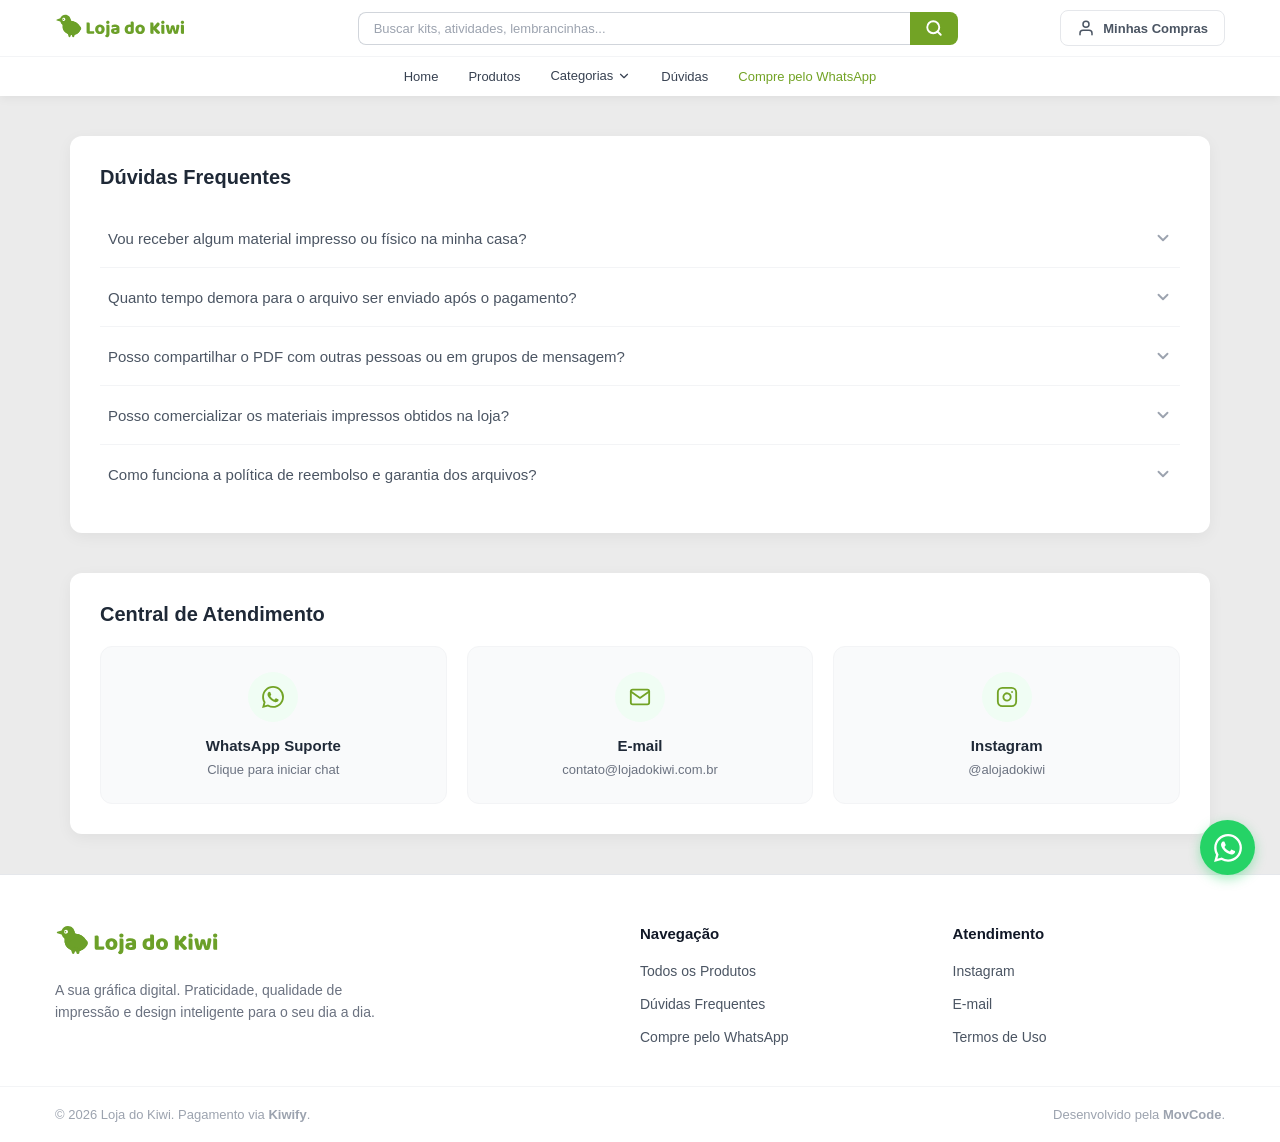
==== duvidas/index.html @ 5659c901 "correcao das urls e adicao do favico, mudanca da header" ====
<!DOCTYPE html>
<html lang="pt-BR">
<head>
  <link rel="icon" type="image/svg+xml" href="/imagens/favicon.svg">
  <meta charset="UTF-8">
  <meta name="viewport" content="width=device-width, initial-scale=1.0">
  <title>Dúvidas & Contato - Loja do Kiwi</title>
  <link rel="stylesheet" href="/style.css">
</head>
<body>

  <header class="header-kiwi">
    <div class="header-principal">
      
      <a href="/" class="logo" aria-label="Ir para a Página Inicial">
        <img src="/imagens/logo.svg" alt="Loja do Kiwi" class="logo-img">
      </a> 

      <div class="busca-container">
        <input type="text" class="input-busca" placeholder="Buscar kits, atividades, lembrancinhas..." autocomplete="off">
        <button class="btn-busca" aria-label="Buscar">
          <svg viewBox="0 0 24 24" width="18" height="18" fill="none" stroke="currentColor" stroke-width="2.5" stroke-linecap="round" stroke-linejoin="round">
            <circle cx="11" cy="11" r="8"></circle>
            <line x1="21" y1="21" x2="16.65" y2="16.65"></line>
          </svg>
        </button>
      </div>

      <button type="button" id="btn-menu" class="btn-menu-mobile">
        <span class="linha linha-1"></span>
        <span class="linha linha-2"></span>
        <span class="linha linha-3"></span>
      </button>

      <div class="header-acoes">
        <a href="https://dashboard.kiwify.com.br/" target="_blank" class="btn-compras">
          <svg viewBox="0 0 24 24" width="18" height="18" fill="none" stroke="currentColor" stroke-width="2" stroke-linecap="round" stroke-linejoin="round"><path d="M20 21v-2a4 4 0 0 0-4-4H8a4 4 0 0 0-4 4v2"></path><circle cx="12" cy="7" r="4"></circle></svg>
          Minhas Compras
        </a>
      </div>
    </div>

    <nav id="menu-navegacao" class="nav-categorias">
      <ul>
        <li><a href="/" class="link-menu">Home</a></li>
        
        <li><a href="/produtos/" class="link-menu">Produtos</a></li>
        
        <li class="item-dropdown" id="btn-dropdown">
          <a href="#" class="link-menu link-dropdown">
            Categorias
            <svg viewBox="0 0 24 24" width="14" height="14" fill="none" stroke="currentColor" stroke-width="2" stroke-linecap="round" stroke-linejoin="round" class="icone-seta">
              <polyline points="6 9 12 15 18 9"></polyline>
            </svg>
          </a>
          <div class="conteudo-dropdown">
            <a href="/produtos/?cat=kits">Kits Educativos</a>
            <a href="/produtos/?cat=lembrancinhas">Lembrancinhas</a>
            <a href="/produtos/?cat=datas">Datas Comemorativas</a>
            <a href="/produtos/?cat=cristaos">Arquivos Cristãos</a>
          </div>
        </li>
        
        <li><a href="/duvidas/" class="link-menu">Dúvidas</a></li>
        
        <li>
          <a href="https://wa.me/5516982157266?text=Oi!%20Gostaria%20de%20comprar%20um%20produto%20direto%20pelo%20WhatsApp." target="_blank" class="link-menu" style="color: var(--verde-kiwi);">
            Compre pelo WhatsApp
          </a>
        </li>
      </ul>
    </nav>
  </header>      

  <main class="pagina-produtos-main">

    <div class="bloco-categoria">
      <div class="bloco-header">
        <h2 class="bloco-titulo">Dúvidas Frequentes</h2>
      </div>
      
      <div class="lista-accordion">
        
        <div class="item-accordion">
          <button type="button" class="botao-accordion">
            <span class="texto-pergunta">Vou receber algum material impresso ou físico na minha casa?</span>
            <svg class="icone-seta-faq" viewBox="0 0 24 24" width="18" height="18" fill="none" stroke="currentColor" stroke-width="2.5" stroke-linecap="round" stroke-linejoin="round">
              <polyline points="6 9 12 15 18 9"></polyline>
            </svg>
          </button>
          <div class="painel-resposta">
            <p class="texto-resposta">
              Não. Nossos produtos consistem exclusivamente em arquivos digitais, enviados majoritariamente em formato PDF prontos para impressão in alta resolução. Nenhum produto físico será enviado para o seu endereço. O download é liberado para o seu e-mail cadastrado logo após a confirmação do pagamento.
            </p>
          </div>
        </div>

        <div class="item-accordion">
          <button type="button" class="botao-accordion">
            <span class="texto-pergunta">Quanto tempo demora para o arquivo ser enviado após o pagamento?</span>
            <svg class="icone-seta-faq" viewBox="0 0 24 24" width="18" height="18" fill="none" stroke="currentColor" stroke-width="2.5" stroke-linecap="round" stroke-linejoin="round">
              <polyline points="6 9 12 15 18 9"></polyline>
            </svg>
          </button>
          <div class="painel-resposta">
            <p class="texto-resposta">
              O envio é feito de forma automática e imediata pela plataforma Kiwify assim que o pagamento for confirmado. Pagamentos via Pix ou Cartão de Crédito são aprovados em poucos minutos. Já os pagamentos realizados por Boleto Bancário dependem da compensação do banco e podem levar de 1 a 3 dias úteis para a liberação do link.
            </p>
          </div>
        </div>

        <div class="item-accordion">
          <button type="button" class="botao-accordion">
            <span class="texto-pergunta">Posso compartilhar o PDF com outras pessoas ou em grupos de mensagem?</span>
            <svg class="icone-seta-faq" viewBox="0 0 24 24" width="18" height="18" fill="none" stroke="currentColor" stroke-width="2.5" stroke-linecap="round" stroke-linejoin="round">
              <polyline points="6 9 12 15 18 9"></polyline>
            </svg>
          </button>
          <div class="painel-resposta">
            <p class="texto-resposta">
              Não. Ao comprar um material, você adquire uma licença de uso pessoal e intransferível. É estritamente proibido revender, doar, modificar ou distribuir o arquivo digital original em grupos de WhatsApp, Telegram, Google Drive ou qualquer outra plataforma online. Você pode salvar o arquivo em seus dispositivos e imprimir quantas vezes quiser para uso na sua igreja, sala de aula ou eventos locais.
            </p>
          </div>
        </div>

        <div class="item-accordion">
          <button type="button" class="botao-accordion">
            <span class="texto-pergunta">Posso comercializar os materiais impressos obtidos na loja?</span>
            <svg class="icone-seta-faq" viewBox="0 0 24 24" width="18" height="18" fill="none" stroke="currentColor" stroke-width="2.5" stroke-linecap="round" stroke-linejoin="round">
              <polyline points="6 9 12 15 18 9"></polyline>
            </svg>
          </button>
          <div class="painel-resposta">
            <p class="texto-resposta">
              Não é permitida a venda dos materiais impressos com fins lucrativos comerciais ou produção industrial em massa. Os direitos autorais e de design pertencem exclusivamente à Loja do Kiwi, sendo o uso restrito ao escopo pessoal, pedagógico, e comunitário sem intenção de revenda em larga escala.
            </p>
          </div>
        </div>

        <div class="item-accordion">
          <button type="button" class="botao-accordion">
            <span class="texto-pergunta">Como funciona a política de reembolso e garantia dos arquivos?</span>
            <svg class="icone-seta-faq" viewBox="0 0 24 24" width="18" height="18" fill="none" stroke="currentColor" stroke-width="2.5" stroke-linecap="round" stroke-linejoin="round">
              <polyline points="6 9 12 15 18 9"></polyline>
            </svg>
          </button>
          <div class="painel-resposta">
            <p class="texto-resposta">
              Em total conformidade com o Código de Defesa do Consumidor e as diretrizes da integradora financeira Kiwify, oferecemos uma garantia legal de 7 dias para arrependimento, contados a partir da data de efetivação da compra.
            </p>
          </div>
        </div>

      </div>
    </div>

    <div class="bloco-categoria">
      <div class="bloco-header">
        <h2 class="bloco-titulo">Central de Atendimento</h2>
      </div>
      
      <div class="grid-contato">
        
        <a href="https://wa.me/5516982157266?text=Oi!%20Preciso%20de%20ajuda%20com%20um%20pedido%20da%20loja." target="_blank" class="card-contato">
          <div class="icone-contato">
            <svg viewBox="0 0 24 24" width="22" height="22" fill="currentColor">
              <path d="M17.472 14.382c-.297-.149-1.758-.867-2.03-.967-.273-.099-.471-.148-.67.15-.197.297-.767.966-.94 1.164-.173.199-.347.223-.644.075-.297-.15-1.255-.463-2.39-1.475-.883-.788-1.48-1.761-1.653-2.059-.173-.297-.018-.458.13-.606.134-.133.298-.347.446-.52.149-.174.198-.298.298-.497.099-.198.05-.371-.025-.52-.075-.149-.669-1.612-.916-2.207-.242-.579-.487-.5-.669-.51a5.8 5.8 0 00-.57-.01c-.198 0-.52.074-.792.372-.272.297-1.04 1.016-1.04 2.479 0 1.462 1.065 2.875 1.213 3.074.149.198 2.096 3.2 5.077 4.487.709.306 1.262.489 1.694.625.712.227 1.36.195 1.871.118.571-.085 1.758-.719 2.006-1.413.248-.694.248-1.289.173-1.413-.074-.124-.272-.198-.57-.347m-5.421 7.403h-.004a9.87 9.87 0 01-5.031-1.378l-.361-.214-3.741.982.998-3.648-.235-.374a9.86 9.86 0 01-1.51-5.26c.001-5.45 4.436-9.884 9.888-9.884 2.64 0 5.122 1.03 6.988 2.898a9.825 9.825 0 012.893 6.994c-.003 5.45-4.437 9.884-9.885 9.884m8.413-18.297A11.815 11.815 0 0012.05 0C5.495 0 .16 5.335.157 11.892c0 2.096.547 4.142 1.588 5.945L.057 24l6.305-1.654a11.882 11.882 0 005.683 1.448h.005c6.554 0 11.89-5.335 11.893-11.893a11.821 11.821 0 00-3.48-8.413z"/>
            </svg>
          </div>
          <h3 class="titulo-contato">WhatsApp Suporte</h3>
          <span class="info-contato">Clique para iniciar chat</span>
        </a>

        <a href="mailto:contato@lojadokiwi.com.br" class="card-contato">
          <div class="icone-contato">
            <svg viewBox="0 0 24 24" width="22" height="22" fill="none" stroke="currentColor" stroke-width="2" stroke-linecap="round" stroke-linejoin="round"><path d="M4 4h16c1.1 0 2 .9 2 2v12c0 1.1-.9 2-2 2H4c-1.1 0-2-.9-2-2V6c0-1.1.9-2 2-2z"></path><polyline points="22,6 12,13 2,6"></polyline></svg>
          </div>
          <h3 class="titulo-contato">E-mail</h3>
          <span class="info-contato">contato@lojadokiwi.com.br</span>
        </a>

        <a href="https://www.instagram.com/alojadokiwi/" target="_blank" class="card-contato">
          <div class="icone-contato">
            <svg viewBox="0 0 24 24" width="22" height="22" fill="none" stroke="currentColor" stroke-width="2" stroke-linecap="round" stroke-linejoin="round"><rect x="2" y="2" width="20" height="20" rx="5" ry="5"></rect><path d="M16 11.37A4 4 0 1 1 12.63 8 4 4 0 0 1 16 11.37z"></path><line x1="17.5" y1="6.5" x2="17.51" y2="6.5"></line></svg>
          </div>
          <h3 class="titulo-contato">Instagram</h3>
          <span class="info-contato">@alojadokiwi</span>
        </a>

      </div>
    </div>

  </main>

  <footer class="rodape-kiwi">
    <div class="rodape-container">
      <div class="rodape-coluna rodape-sobre">
        <a href="/" class="rodape-logo logo-rodape">
          <img src="/imagens/logo.svg" alt="Loja do Kiwi" class="logo-img">
        </a>
        <p class="rodape-desc">A sua gráfica digital. Praticidade, qualidade de impressão e design inteligente para o seu dia a dia.</p>
      </div>

      <div class="rodape-coluna">
        <h3 class="rodape-titulo">Navegação</h3>
        <ul class="rodape-links">
          <li><a href="/produtos/">Todos os Produtos</a></li>
          <li><a href="/duvidas/">Dúvidas Frequentes</a></li>
          <li><a href="https://wa.me/5516982157266" target="_blank">Compre pelo WhatsApp</a></li>
        </ul>
      </div>

      <div class="rodape-coluna">
        <h3 class="rodape-titulo">Atendimento</h3>
        <ul class="rodape-links">
          <li><a href="https://www.instagram.com/alojadokiwi/" target="_blank">Instagram</a></li>
          <li><a href="mailto:contato@lojadokiwi.com.br">E-mail</a></li>
          <li><a href="/termos-de-uso/">Termos de Uso</a></li>
        </ul>
      </div>
    </div>

    <div class="rodape-bottom">
      <div class="rodape-bottom-container">
        <p>&copy; 2026 Loja do Kiwi. Pagamento via <a href="https://kiwify.com.br/" target="_blank" class="link-rodape-bottom"><strong>Kiwify</strong></a>.</p>
        <p>Desenvolvido pela <a href="https://movcode.com.br/" target="_blank" class="link-rodape-bottom"><strong>MovCode</strong></a>.</p>
      </div>
    </div>
  </footer>

  <a href="https://wa.me/5516982157266" target="_blank" class="btn-whatsapp" aria-label="Falar no WhatsApp">
    <svg xmlns="http://www.w3.org/2000/svg" viewBox="0 0 24 24" width="28" height="28" fill="currentColor">
      <path d="M17.472 14.382c-.297-.149-1.758-.867-2.03-.967-.273-.099-.471-.148-.67.15-.197.297-.767.966-.94 1.164-.173.199-.347.223-.644.075-.297-.15-1.255-.463-2.39-1.475-.883-.788-1.48-1.761-1.653-2.059-.173-.297-.018-.458.13-.606.134-.133.298-.347.446-.52.149-.174.198-.298.298-.497.099-.198.05-.371-.025-.52-.075-.149-.669-1.612-.916-2.207-.242-.579-.487-.5-.669-.51a5.8 5.8 0 00-.57-.01c-.198 0-.52.074-.792.372-.272.297-1.04 1.016-1.04 2.479 0 1.462 1.065 2.875 1.213 3.074.149.198 2.096 3.2 5.077 4.487.709.306 1.262.489 1.694.625.712.227 1.36.195 1.871.118.571-.085 1.758-.719 2.006-1.413.248-.694.248-1.289.173-1.413-.074-.124-.272-.198-.57-.347m-5.421 7.403h-.004a9.87 9.87 0 01-5.031-1.378l-.361-.214-3.741.982.998-3.648-.235-.374a9.86 9.86 0 01-1.51-5.26c.001-5.45 4.436-9.884 9.888-9.884 2.64 0 5.122 1.03 6.988 2.898a9.825 9.825 0 012.893 6.994c-.003 5.45-4.437 9.884-9.885 9.884m8.413-18.297A11.815 11.815 0 0012.05 0C5.495 0 .16 5.335.157 11.892c0 2.096.547 4.142 1.588 5.945L.057 24l6.305-1.654a11.882 11.882 0 005.683 1.448h.005c6.554 0 11.89-5.335 11.893-11.893a11.821 11.821 0 00-3.48-8.413z"/>
    </svg>
  </a>

  <script src="/produtos.js"></script>
  <script src="/script.js"></script>
</body>
</html>
---- style.css ----
:root {
  --verde-kiwi: #72a325;
  --verde-kiwi-hover: #5b851b;
  --verde-claro: #f0fdf4;
}

* {
  margin: 0;
  padding: 0;
  box-sizing: border-box;
}

body {
  font-family: Arial, sans-serif;
  background-color: #ebebeb;
}

/* =========================================
   HEADER
   ========================================= */
.header-kiwi {
  background-color: #ffffff;
  box-shadow: 0 2px 10px rgba(0,0,0,0.06);
  width: 100%;
  position: sticky;
  top: 0;
  z-index: 100;
}

.header-principal {
  max-width: 1200px;
  margin: 0 auto;
  padding: 10px 15px;
  display: grid;
  grid-template-columns: 200px 1fr auto;
  align-items: center;
  gap: 20px;
}

.logo {
  display: flex;
  align-items: center;
  transition: transform 0.2s ease;
}

.logo:hover {
  transform: scale(1.02);
}

.logo-img {
  height: 28px;
  width: auto;
  object-fit: contain;
}

.busca-container {
  display: flex;
  width: 100%;
  max-width: 600px;
  margin: 0 auto;
}

.input-busca {
  width: 100%;
  padding: 8px 15px;
  font-size: 13px;
  font-weight: 300;
  border: 1px solid #d1d5db;
  border-right: none;
  border-radius: 8px 0 0 8px;
  outline: none;
  transition: all 0.3s ease;
}

.input-busca::placeholder {
  color: #9ca3af;
}

.input-busca:focus {
  border-color: var(--verde-kiwi);
  box-shadow: inset 0 1px 3px rgba(114, 163, 37, 0.1); 
}

.btn-busca {
  background-color: var(--verde-kiwi);
  color: white;
  border: none;
  padding: 0 15px;
  display: flex;
  align-items: center;
  justify-content: center;
  border-radius: 0 8px 8px 0;
  cursor: pointer;
  transition: all 0.3s ease;
}

.btn-busca:hover {
  background-color: var(--verde-kiwi-hover);
}

.btn-menu-mobile {
  display: none; 
}

/* =========================================
   AÇÕES DO HEADER (LADO DIREITO)
   ========================================= */
.header-acoes {
  display: flex;
  justify-content: flex-end;
  align-items: center;
  justify-self: end;
}

.btn-compras {
  display: flex;
  align-items: center;
  gap: 8px;
  text-decoration: none;
  color: #4b5563;
  font-size: 13px;
  font-weight: 600;
  padding: 8px 16px;
  border: 1px solid #e5e7eb;
  border-radius: 8px;
  transition: all 0.2s ease;
}

.btn-compras:hover {
  background-color: var(--verde-kiwi);
  color: #ffffff;
  border-color: var(--verde-kiwi);
}

.nav-categorias {
  border-top: 1px solid #f3f4f6;
  background-color: #ffffff;
}

.nav-categorias ul {
  max-width: 1200px;
  margin: 0 auto;
  padding: 10px 15px;
  display: flex;
  justify-content: center;
  align-items: center;
  gap: 30px;
  list-style: none;
}

.link-menu {
  text-decoration: none;
  color: #374151;
  font-size: 13px;
  font-weight: 400;
  transition: color 0.3s ease;
  position: relative;
  padding-bottom: 2px;
  display: inline-flex;
  align-items: center;
}

.link-menu::after {
  content: '';
  position: absolute;
  width: 0;
  height: 2px;
  bottom: -4px;
  left: 50%;
  background-color: var(--verde-kiwi);
  transition: all 0.3s ease;
  transform: translateX(-50%);
}

.link-menu:hover {
  color: var(--verde-kiwi);
}

.link-menu:hover::after {
  width: 100%;
}

.item-dropdown {
  position: relative; 
}

.link-dropdown {
  display: flex;
  align-items: center;
  gap: 4px;
}

.icone-seta {
  transition: transform 0.3s ease;
}

/* COMPORTAMENTO SÓ PC */
@media (min-width: 769px) {
  .conteudo-dropdown {
    position: absolute;
    top: 100%;
    left: 50%;
    transform: translateX(-50%) translateY(10px);
    background-color: #ffffff;
    min-width: 190px;
    box-shadow: 0 10px 25px rgba(0,0,0,0.1);
    border-radius: 8px;
    padding: 8px 0;
    z-index: 10;
    margin-top: 10px;
    opacity: 0;
    visibility: hidden;
    transition: all 0.3s ease;
    border: 1px solid #f3f4f6;
  }

  .item-dropdown:hover .conteudo-dropdown {
    opacity: 1;
    visibility: visible;
    transform: translateX(-50%) translateY(0);
  }

  .item-dropdown:hover .icone-seta {
    transform: rotate(180deg);
  }

  .conteudo-dropdown a {
    display: block;
    padding: 10px 20px;
    text-align: left;
    text-decoration: none;
    color: #4b5563;
    font-size: 13px;
    transition: all 0.2s ease;
  }

  .conteudo-dropdown a:hover {
    background-color: var(--verde-claro);
    color: var(--verde-kiwi);
    padding-left: 24px;
  }
}

/* =========================================
   PADRONIZAÇÃO DAS SETAS
   ========================================= */
.seta-carrossel, .btn-seta-prod {
  width: 38px;
  height: 38px;
  border-radius: 50%;
  background-color: #ffffff;
  border: 1px solid #e5e7eb;
  color: #4b5563;
  display: flex;
  align-items: center;
  justify-content: center;
  cursor: pointer;
  transition: all 0.2s ease;
  box-shadow: 0 2px 8px rgba(0,0,0,0.04);
}

.btn-seta-prod:hover {
  background-color: var(--verde-kiwi);
  color: #ffffff;
  border-color: var(--verde-kiwi);
  transform: scale(1.05);
}

.seta-carrossel:hover {
  background-color: var(--verde-kiwi);
  color: #ffffff;
  border-color: var(--verde-kiwi);
  transform: translateY(-50%) scale(1.05); 
}

/* =========================================
   CARROSSEL (Banner da Loja)
   ========================================= */
.carrossel-loja {
  width: 100%;
  padding: 40px 15px 0 15px; 
  background-color: transparent;
}

.carrossel-container {
  max-width: 1200px;
  margin: 0 auto;
  position: relative;
  overflow: hidden;
  border-radius: 12px;
  box-shadow: 0 4px 15px rgba(0,0,0,0.05);
}

.carrossel-track {
  display: flex;
  transition: transform 0.5s ease-in-out;
  width: 100%;
}

.seta-carrossel {
  position: absolute;
  top: 50%;
  transform: translateY(-50%);
  z-index: 10;
}

.seta-esq { left: 15px; }
.seta-dir { right: 15px; }

.carrossel-indicadores {
  position: absolute;
  bottom: 15px;
  left: 50%;
  transform: translateX(-50%);
  display: flex;
  gap: 8px;
  z-index: 10;
}

.bolinha {
  width: 10px;
  height: 10px;
  border-radius: 50%;
  border: none;
  background-color: rgba(255, 255, 255, 0.5);
  cursor: pointer;
  transition: all 0.3s ease;
}

.bolinha.ativa {
  background-color: var(--verde-kiwi);
  width: 25px;
  border-radius: 10px;
}

.carrossel-slide {
  min-width: 100%;
  display: flex;
  align-items: center;
  justify-content: center;
  text-decoration: none;
  color: white;
  font-size: 24px;
  font-weight: bold;
  text-shadow: 0 2px 4px rgba(0,0,0,0.3);
}

.banner-1 {
  background-image: url('imagens/banner1.png');
  background-size: cover;
  background-repeat: no-repeat;
  background-position: center;
  aspect-ratio: 3 / 1;
  height: auto;
  display: block;
}

@media (max-width: 768px) {
  .banner-1 {
    background-image: url('imagens/banner1-mobile.png');
    aspect-ratio: 3 / 1;
    height: auto;
  }
}

.banner-2 {
  background-image: url('imagens/banner2.png');
  background-size: cover;
  background-repeat: no-repeat;
  background-position: center;
  aspect-ratio: 3 / 1;
  height: auto;
  display: block;
}

@media (max-width: 768px) {
  .banner-2 {
    background-image: url('imagens/banner2-mobile.png');
    aspect-ratio: 3 / 1;
    height: auto;
  }
}

.banner-3 {
  background-image: url('imagens/banner3.png');
  background-size: cover;
  background-repeat: no-repeat;
  background-position: center;
  aspect-ratio: 3 / 1;
  height: auto;
  display: block;
}

@media (max-width: 768px) {
  .banner-3 {
    background-image: url('imagens/banner3-mobile.png');
    aspect-ratio: 3 / 1;
    height: auto;
  }
}

/* =========================================
   BLOCOS BASE (Fundo Branco Padrão)
   ========================================= */
.bloco-categoria {
  max-width: 1200px;
  margin: 40px auto !important;
  background-color: #ffffff;
  border-radius: 12px;
  box-shadow: 0 4px 15px rgba(0,0,0,0.05);
  padding: 30px;
  width: calc(100% - 30px);
}

.bloco-header {
  display: flex;
  justify-content: space-between;
  align-items: center;
  margin-bottom: 20px;
}

.bloco-titulo {
  font-size: 20px; 
  font-weight: 600; 
  color: #1f2937;
}

.controles-slider {
  display: flex;
  gap: 10px;
}

/* =========================================
   SLIDER DE PRODUTOS (HOME)
   ========================================= */
.slider-produtos-container {
  position: relative;
  width: 100%;
}

.slider-produtos {
  display: flex;
  gap: 20px;
  overflow-x: auto; 
  scroll-behavior: smooth;
  scrollbar-width: none; 
  -ms-overflow-style: none; 
  padding-bottom: 15px; 
}

.slider-produtos::-webkit-scrollbar {
  display: none; 
}

.card-kiwi {
  flex: 0 0 calc((100% - (20px * 5)) / 6); 
  background: #ffffff;
  border-radius: 12px;
  box-shadow: 0 4px 6px rgba(0,0,0,0.03);
  display: flex;
  flex-direction: column;
  text-decoration: none;
  transition: transform 0.2s, box-shadow 0.2s;
  overflow: hidden;
}

.card-kiwi:hover {
  box-shadow: 0 10px 15px rgba(0,0,0,0.08);
}

.img-kiwi {
  width: 100%;
  aspect-ratio: 1/1;
  background: #f3f4f6;
  display: flex;
  align-items: center;
  justify-content: center;
  color: #9ca3af;
  font-size: 13px;
}

.img-kiwi img {
  width: 100%;
  height: 100%;
  object-fit: cover;
}

.info-kiwi {
  padding: 12px; 
}

.preco-kiwi {
  font-size: 18px; 
  font-weight: 600; 
  color: #111827;
  display: flex;
  align-items: flex-start;
  margin-bottom: 6px;
}

.centavos-kiwi {
  font-size: 12px;
  margin-top: 2px;
  margin-left: 2px;
}

.titulo-kiwi {
  font-size: 13px;
  color: #4b5563;
  line-height: 1.3;
  font-weight: 400; 
  display: -webkit-box;
  -webkit-line-clamp: 2;
  -webkit-box-orient: vertical;
  overflow: hidden;
}

.ver-mais-mobile {
  display: none; 
}

.ver-tudo {
  color: var(--verde-kiwi);
  text-decoration: none;
  font-size: 14px;
  font-weight: 600;
}

/* =========================================
   Navegação de Categorias (Bolinhas)
   ========================================= */
.slider-categorias {
  display: flex;
  gap: 20px;
  overflow-x: auto;
  scroll-behavior: smooth;
  scrollbar-width: none; 
  padding-bottom: 10px;
}

.slider-categorias::-webkit-scrollbar { display: none; }

.card-categoria {
  flex: 0 0 120px; 
  display: flex;
  flex-direction: column;
  align-items: center;
  text-decoration: none;
  transition: transform 0.2s ease;
  min-width: 120px; 
}

.img-categoria {
  width: 100px; 
  height: 100px;
  border-radius: 50%; 
  background-color: #f3f4f6;
  display: flex;
  align-items: center;
  justify-content: center;
  overflow: hidden;
  box-shadow: 0 3px 8px rgba(0,0,0,0.06);
  margin-bottom: 12px;
  border: 2px solid transparent;
  transition: all 0.2s ease;
  color: #9ca3af;
  font-size: 13px;
}

.card-categoria:hover .img-categoria {
  border-color: var(--verde-kiwi);
  box-shadow: 0 5px 12px rgba(114, 163, 37, 0.2);
}

.titulo-categoria {
  font-size: 14px;
  font-weight: 600;
  color: #374151;
  text-align: center;
  line-height: 1.2;
  transition: color 0.2s ease;
}

.card-categoria:hover .titulo-categoria {
  color: var(--verde-kiwi);
}

/* =========================================
   COMO FUNCIONA (PASSO A PASSO)
   ========================================= */
.passo-a-passo-container {
  display: flex;
  gap: 20px;
  justify-content: space-between;
  margin-top: 10px;
}

.card-passo {
  flex: 1; 
  background-color: #f9fafb;
  border: 1px solid #f3f4f6;
  border-radius: 12px;
  padding: 30px 20px;
  text-align: center;
  transition: transform 0.2s ease, box-shadow 0.2s ease;
}

.icone-passo {
  width: 65px;
  height: 65px;
  background-color: var(--verde-claro);
  color: var(--verde-kiwi);
  border-radius: 50%;
  display: flex;
  align-items: center;
  justify-content: center;
  margin: 0 auto 20px auto; 
}

.titulo-passo { font-size: 16px; font-weight: 600; color: #1f2937; margin-bottom: 10px; }
.texto-passo { font-size: 13px; color: #6b7280; line-height: 1.5; }

/* =========================================
   BOTÃO WHATSAPP
   ========================================= */
.btn-whatsapp {
  position: fixed;
  bottom: 25px;
  right: 25px;
  background-color: #25d366; 
  color: white;
  width: 55px;
  height: 55px;
  border-radius: 50%;
  display: flex;
  align-items: center;
  justify-content: center;
  box-shadow: 0 4px 12px rgba(37, 211, 102, 0.4);
  z-index: 999; 
  transition: transform 0.3s ease, box-shadow 0.3s ease;
}

.btn-whatsapp:hover {
  transform: scale(1.1);
  box-shadow: 0 6px 16px rgba(37, 211, 102, 0.6);
}

/* =========================================
   FOOTER E AVALIAÇÕES
   ========================================= */
.rodape-kiwi {
  background-color: #ffffff;
  border-top: 1px solid #e5e7eb; 
  margin-top: 40px;
  padding-top: 50px;
}

.avaliacoes-extensao {
  max-width: 1200px;
  margin: 0 auto;
  padding: 0 15px 40px 15px; 
  border-bottom: 1px solid #f3f4f6; 
  margin-bottom: 40px;
}

.titulo-avaliacoes {
  font-size: 20px; 
  font-weight: 600; 
  color: #1f2937; 
  text-align: center; 
  margin-bottom: 30px;
}

.slider-avaliacoes {
  display: flex;
  gap: 20px;
  overflow-x: auto;
  scroll-behavior: smooth;
  scrollbar-width: none;
  padding-bottom: 10px;
}

.slider-avaliacoes::-webkit-scrollbar { display: none; }

.card-avaliacao {
  flex: 0 0 280px; 
  background-color: #f9fafb; 
  border-radius: 8px;
  padding: 20px;
  display: flex;
  flex-direction: column;
  border: 1px solid #f3f4f6;
}

.estrelas { color: #f59e0b; font-size: 16px; margin-bottom: 10px; letter-spacing: 2px; }
.texto-avaliacao { font-size: 13px; color: #4b5563; line-height: 1.5; font-style: italic; flex-grow: 1; margin-bottom: 15px; }
.nome-cliente { font-size: 13px; font-weight: 600; color: #111827; }

.rodape-container {
  max-width: 1200px;
  margin: 0 auto;
  padding: 0 15px;
  display: grid;
  grid-template-columns: 2fr 1fr 1fr; 
  gap: 40px;
  margin-bottom: 40px;
}

.rodape-sobre { max-width: 320px; }
.rodape-logo { display: inline-block; margin-bottom: 15px; }
.rodape-logo .logo-img { height: 35px; width: auto; }
.rodape-desc { color: #6b7280; font-size: 14px; line-height: 1.6; }
.rodape-titulo { font-size: 15px; font-weight: 600; color: #111827; margin-bottom: 20px; }
.rodape-links { list-style: none; display: flex; flex-direction: column; gap: 15px; }
.rodape-links a { text-decoration: none; color: #4b5563; font-size: 14px; transition: color 0.2s ease; }
.rodape-links a:hover { color: var(--verde-kiwi); }

.rodape-bottom { border-top: 1px solid #f3f4f6; padding: 20px 0; }
.rodape-bottom-container { max-width: 1200px; margin: 0 auto; padding: 0 15px; display: flex; justify-content: space-between; align-items: center; flex-wrap: wrap; gap: 15px; }
.rodape-bottom p { color: #9ca3af; font-size: 13px; }

.link-rodape-bottom { text-decoration: none; color: inherit; transition: color 0.2s ease; }
.link-rodape-bottom:hover { color: var(--verde-kiwi); }

/* =========================================
   LAYOUT CELULAR (RESPONSIVIDADE)
   ========================================= */
@media (max-width: 768px) {
  .header-principal { display: flex; flex-wrap: wrap; justify-content: space-between; padding: 12px 15px; }
  .header-acoes { display: none; }
  .btn-menu-mobile { display: flex; flex-direction: column; justify-content: center; gap: 5px; background: none; border: none; width: 30px; height: 30px; cursor: pointer; z-index: 100; }
  .linha { display: block; width: 24px; height: 2px; background-color: var(--verde-kiwi); border-radius: 2px; transition: all 0.3s cubic-bezier(0.4, 0.0, 0.2, 1); }
  .btn-menu-mobile.ativo .linha-1 { transform: translateY(7px) rotate(45deg); }
  .btn-menu-mobile.ativo .linha-2 { opacity: 0; }
  .btn-menu-mobile.ativo .linha-3 { transform: translateY(-7px) rotate(-45deg); }

  .busca-container { max-width: 100%; margin-top: 12px; order: 3; }
  .nav-categorias { display: block; position: absolute; top: 100%; left: 0; width: 100%; background-color: #ffffff; max-height: 0; overflow: hidden; transition: max-height 0.4s ease-in-out; border-top: none; box-shadow: 0 4px 6px -1px rgba(0, 0, 0, 0.05); }
  .nav-categorias.ativo { max-height: 1000px; }
  .nav-categorias ul { flex-direction: column; gap: 0; padding: 0; }
  .nav-categorias li { width: 100%; border-bottom: 1px solid #f3f4f6; }
  .link-menu { display: flex; justify-content: space-between; padding: 16px 20px; font-size: 14px; font-weight: 500; }
  .link-menu::after { display: none; }

  .conteudo-dropdown { background-color: #f9fafb; max-height: 0; overflow: hidden; transition: max-height 0.4s ease-in-out; }
  .item-dropdown.aberto .conteudo-dropdown { max-height: 600px; }
  .item-dropdown.aberto .icone-seta { transform: rotate(180deg); }
  .conteudo-dropdown a { display: block; padding: 12px 20px 12px 35px; font-size: 13px; color: #4b5563; text-decoration: none; border-bottom: 1px solid #f3f4f6; }

  .carrossel-loja { padding: 25px 15px 0 15px; }
  .carrossel-slide { font-size: 18px; }
  .seta-carrossel { width: 32px; height: 32px; }
  .bloco-categoria { padding: 20px 15px; margin: 25px auto !important; width: calc(100% - 30px); }
  .rodape-kiwi { margin-top: 25px; }
  .controles-slider { display: none; }
  .bloco-titulo { font-size: 18px; }

/* Libera a rolagem horizontal dos produtos no mobile */
  .slider-produtos .card-kiwi {
    flex: 0 0 145px !important;  /* Largura fixa ideal para o card no mobile */
    border-radius: 8px !important; 
    display: flex !important;     /* Garante que todos os produtos fiquem visíveis */
  }

  .ver-mais-mobile { display: block; text-align: center; padding: 16px; color: var(--verde-kiwi); text-decoration: none; font-weight: 600; font-size: 14px; margin-top: 10px; }

  .card-categoria { flex: 0 0 85px; min-width: 85px; }
  .img-categoria { width: 75px; height: 75px; }
  .titulo-categoria { font-size: 12px; }
  .passo-a-passo-container { flex-direction: column; gap: 16px; }
  .rodape-container { grid-template-columns: 1fr; gap: 30px; }
  .rodape-sobre { max-width: 100%; text-align: center; }
  .rodape-logo, .rodape-titulo { display: flex; justify-content: center; }
  .rodape-links { align-items: center; }
  .rodape-bottom-container { flex-direction: column; text-align: center; gap: 10px; }
}

/* =========================================
   PADRONIZAÇÃO ABSOLUTA DE ESPAÇAMENTOS
   ========================================= */
.pagina-produtos-main {
  display: block !important;
  max-width: 1200px;
  margin: 0 auto !important;
  padding: 0 15px !important;
  min-height: 60vh;
}

@media (max-width: 768px) {
  .pagina-produtos-main {
    padding: 0 15px !important; 
  }
}

.pagina-produtos-subtitulo {
  color: #6b7280;
  font-size: 14px;
  margin-top: 6px;
}

/* Força a vitrine a se comportar como GRID verdadeiro em telas grandes */
.grade-produtos {
  display: grid !important; 
  grid-template-columns: repeat(5, 1fr) !important;
  gap: 20px !important;
  width: 100% !important;
}

.mensagem-vazia {
  display: flex;
  flex-direction: column;
  align-items: center;
  justify-content: center;
  padding: 60px 20px;
  color: #9ca3af;
  font-size: 15px;
  text-align: center;
}

.btn-ver-todos {
  margin-top: 20px;
  display: inline-block;
  padding: 10px 24px;
  background-color: var(--verde-kiwi);
  color: #ffffff;
  border-radius: 8px;
  text-decoration: none;
  font-size: 14px;
  font-weight: 600;
}

@media (max-width: 1024px) {
  .grade-produtos { grid-template-columns: repeat(4, 1fr) !important; }
}

/* Ativa e força a grade em duas colunas perfeitas e visíveis no mobile */
@media (max-width: 768px) {
  .grade-produtos { 
    grid-template-columns: repeat(2, 1fr) !important; 
    gap: 12px !important; 
  }
  .grade-produtos .card-kiwi {
    display: flex !important;
    width: 100% !important;
  }
}

/* =========================================
   ACCORDION (SANFONA DE DÚVIDAS)
   ========================================= */
.lista-accordion {
  display: flex;
  flex-direction: column;
  margin-top: 16px;
}

.item-accordion {
  border-bottom: 1px solid #f3f4f6;
}

.item-accordion:last-child {
  border-bottom: none; 
}

.botao-accordion {
  width: 100%;
  background: none;
  border: none;
  text-align: left;
  padding: 20px 8px;
  display: flex;
  justify-content: space-between;
  align-items: center;
  cursor: pointer;
  gap: 20px;
  transition: background-color 0.2s ease;
}

.botao-accordion:hover {
  background-color: #fafafa;
  border-radius: 6px;
}

.texto-pergunta {
  font-family: Arial, sans-serif;
  font-size: 15px !important;
  font-weight: normal !important; 
  color: #4b5563 !important; 
  transition: color 0.25s ease;
}

.icone-seta-faq {
  color: #9ca3af;
  transition: transform 0.3s ease, color 0.25s ease;
  flex-shrink: 0;
}

.botao-accordion:hover .texto-pergunta { color: var(--verde-kiwi) !important; }
.botao-accordion:hover .icone-seta-faq { color: var(--verde-kiwi); }

.painel-resposta {
  max-height: 0;
  overflow: hidden;
  transition: max-height 0.3s ease-out;
  padding: 0 8px;
}

.texto-resposta {
  font-family: Arial, sans-serif;
  font-size: 14px !important;
  color: #6b7280 !important;
  line-height: 1.6;
  padding-bottom: 20px;
}

.item-accordion.ativo .texto-pergunta {
  color: var(--verde-kiwi) !important;
  font-weight: normal !important; 
}

.item-accordion.ativo .icone-seta-faq {
  transform: rotate(180deg);
  color: var(--verde-kiwi);
}

@media (max-width: 768px) {
  .lista-accordion { margin-top: 10px; }
  .botao-accordion { padding: 16px 4px; }
  .texto-pergunta { font-size: 14px; }
}

/* =========================================
   CENTRAL DE ATENDIMENTO / CONTATOS
   ========================================= */
.grid-contato {
  display: grid;
  grid-template-columns: repeat(3, 1fr);
  gap: 20px;
  margin-top: 15px;
}

.card-contato {
  background-color: #f9fafb;
  border: 1px solid #f3f4f6;
  border-radius: 12px;
  padding: 25px 20px;
  text-align: center;
  text-decoration: none;
  color: inherit;
  font-family: Arial, sans-serif;
  transition: transform 0.2s ease, box-shadow 0.2s ease, border-color 0.2s ease;
}

.card-contato:hover {
  transform: translateY(-3px);
  box-shadow: 0 8px 15px rgba(0,0,0,0.04);
  border-color: var(--verde-kiwi);
}

.icone-contato {
  width: 50px;
  height: 50px;
  background-color: var(--verde-claro);
  color: var(--verde-kiwi);
  border-radius: 50%;
  display: flex;
  align-items: center;
  justify-content: center;
  margin: 0 auto 15px auto;
}

.titulo-contato {
  font-size: 15px;
  font-weight: 600;
  color: #1f2937;
  margin-bottom: 6px;
}

.info-contato {
  font-size: 13px;
  color: #6b7280;
}

@media (max-width: 768px) {
  .grid-contato { grid-template-columns: 1fr; gap: 16px; }
}

/* =========================================
   BARRA DE CATEGORIAS HORIZONTAL (CHIPS UX)
   ========================================= */
.abas-categorias {
  display: flex;
  gap: 10px;
  overflow-x: auto;
  padding: 15px 2px 5px 2px;
  margin-top: 10px;
  -webkit-overflow-scrolling: touch;
  scrollbar-width: none;
}

.abas-categorias::-webkit-scrollbar { display: none; }

.aba-item {
  display: inline-block;
  padding: 8px 16px;
  background-color: #f3f4f6;
  color: #4b5563;
  border-radius: 100px;
  font-family: Arial, sans-serif;
  font-size: 13px;
  text-decoration: none;
  white-space: nowrap;
  transition: all 0.2s ease;
  border: 1px solid transparent;
}

.aba-item:hover, 
.aba-item.ativa {
  background-color: var(--verde-claro);
  color: var(--verde-kiwi);
  border-color: rgba(0, 0, 0, 0.02);
}

/* =========================================
   ESTILIZAÇÃO DA TELA DE DETALHES DO PRODUTO (SPA)
   ========================================= */
.grade-produtos-detalhe {
  width: 100%;
  display: block !important;
}

.produto-detalhe-wrapper {
  animation: fadeIn 0.25s ease-out;
}

.btn-voltar-catalogo {
  display: inline-flex;
  align-items: center;
  gap: 8px;
  text-decoration: none;
  color: #4b5563;
  font-size: 13px;
  font-weight: 600;
  margin-bottom: 25px;
  transition: color 0.2s;
}

.btn-voltar-catalogo:hover {
  color: var(--verde-kiwi);
}

.detalhe-hero {
  display: grid;
  grid-template-columns: 400px 1fr;
  gap: 40px;
  align-items: start;
  border-bottom: 1px solid #f3f4f6;
  padding-bottom: 35px;
}

.detalhe-galeria img {
  width: 100%;
  aspect-ratio: 1/1;
  object-fit: cover;
  border-radius: 12px;
  background-color: #f3f4f6;
  box-shadow: 0 4px 15px rgba(0,0,0,0.04);
}

.detalhe-categoria-tag {
  font-size: 11px;
  text-transform: uppercase;
  letter-spacing: 1px;
  color: var(--verde-kiwi);
  font-weight: 700;
}

.detalhe-titulo-main {
  font-size: 26px;
  font-weight: 600;
  color: #1f2937;
  margin: 6px 0 2px 0;
}

.detalhe-subtitulo-main {
  font-size: 16px;
  font-weight: 400;
  color: #4b5563;
  margin-bottom: 20px;
}

.detalhe-desc-main {
  font-size: 14px;
  color: #6b7280;
  line-height: 1.6;
  margin-bottom: 25px;
}

.detalhe-preco-box {
  margin-bottom: 20px;
}

.detalhe-preco-tag {
  font-size: 32px;
  font-weight: 600;
  color: #111827;
}

.btn-checkout-kiwify {
  display: block;
  width: 100%;
  max-width: 350px;
  text-align: center;
  padding: 14px 30px;
  background-color: var(--verde-kiwi);
  color: #ffffff;
  border-radius: 8px;
  text-decoration: none;
  font-size: 15px;
  font-weight: 600;
  box-shadow: 0 4px 12px rgba(114, 163, 37, 0.2);
  transition: background-color 0.2s, transform 0.2s;
}

.btn-checkout-kiwify:hover {
  background-color: var(--verde-kiwi-hover);
  transform: translateY(-1px);
}

.detalhe-seguro-tag {
  display: flex;
  align-items: center;
  gap: 5px;
  font-size: 12px;
  color: #9ca3af;
  margin-top: 10px;
  padding-left: 2px;
}

.detalhe-grid-conteudo {
  display: grid;
  grid-template-columns: 1fr 1fr;
  gap: 40px;
  padding-top: 35px;
}

.detalhe-bloco-info {
  margin-bottom: 30px;
}

.detalhe-bloco-info h3 {
  font-size: 15px;
  font-weight: 600;
  color: #1f2937;
  margin-bottom: 15px;
}

.detalhe-bloco-info ul {
  list-style: none;
  display: flex;
  flex-direction: column;
  gap: 10px;
}

.detalhe-bloco-info li {
  font-size: 14px;
  color: #4b5563;
  display: flex;
  align-items: flex-start;
  gap: 8px;
  line-height: 1.4;
}

.detalhe-bloco-info li svg {
  color: var(--verde-kiwi);
  flex-shrink: 0;
  margin-top: 1px;
}

.detalhe-passos-wrapper {
  display: flex;
  flex-direction: column;
  gap: 14px;
}

.detalhe-passo-linha {
  display: flex;
  gap: 12px;
  align-items: flex-start;
}

.passo-numero {
  background-color: var(--verde-claro);
  color: var(--verde-kiwi);
  width: 24px;
  height: 24px;
  border-radius: 50%;
  display: flex;
  align-items: center;
  justify-content: center;
  font-size: 12px;
  font-weight: 600;
  flex-shrink: 0;
}

.detalhe-passo-linha p {
  font-size: 14px;
  color: #4b5563;
  margin: 0;
  line-height: 1.5;
}

.detalhe-bloco-obs {
  background-color: #f9fafb;
  border: 1px solid #f3f4f6;
  padding: 20px;
  border-radius: 8px;
}

.detalhe-bloco-obs h3 {
  font-size: 13px;
  font-weight: 600;
  color: #374151;
  margin-bottom: 10px;
}

.detalhe-bloco-obs ul {
  list-style: none;
  display: flex;
  flex-direction: column;
  gap: 8px;
}

.detalhe-bloco-obs li {
  font-size: 12px;
  color: #6b7280;
  line-height: 1.5;
}

.detalhe-secao-relacionados {
  margin-top: 40px;
  border-top: 1px solid #f3f4f6;
  padding-top: 35px;
}

.relacionados-titulo-secao {
  font-size: 16px;
  font-weight: 600;
  color: #1f2937;
  margin-bottom: 20px;
}

@keyframes fadeIn {
  from { opacity: 0; transform: translateY(4px); }
  to { opacity: 1; transform: translateY(0); }
}

/* RESPONSIVO DA TELA DE DETALHES */
@media (max-width: 768px) {
  .detalhe-hero {
    grid-template-columns: 1fr;
    gap: 20px;
  }
  
  .detalhe-titulo-main { font-size: 22px; }
  .detalhe-subtitulo-main { font-size: 14px; margin-bottom: 15px; }
  
  .btn-checkout-kiwify {
    max-width: 100%;
  }
  
  .detalhe-grid-conteudo {
    grid-template-columns: 1fr;
    gap: 0;
    padding-top: 25px;
  }
}

/* =========================================
   ESTILO DOS ÍCONES SVG DAS CATEGORIAS
   ========================================= */
.img-categoria svg {
  width: 38px;
  height: 38px;
  color: #888888;
  transition: color 0.2s ease, transform 0.2s ease;
}

.card-categoria:hover .img-categoria svg {
  color: var(--verde-kiwi);
  transform: scale(1.05);
}
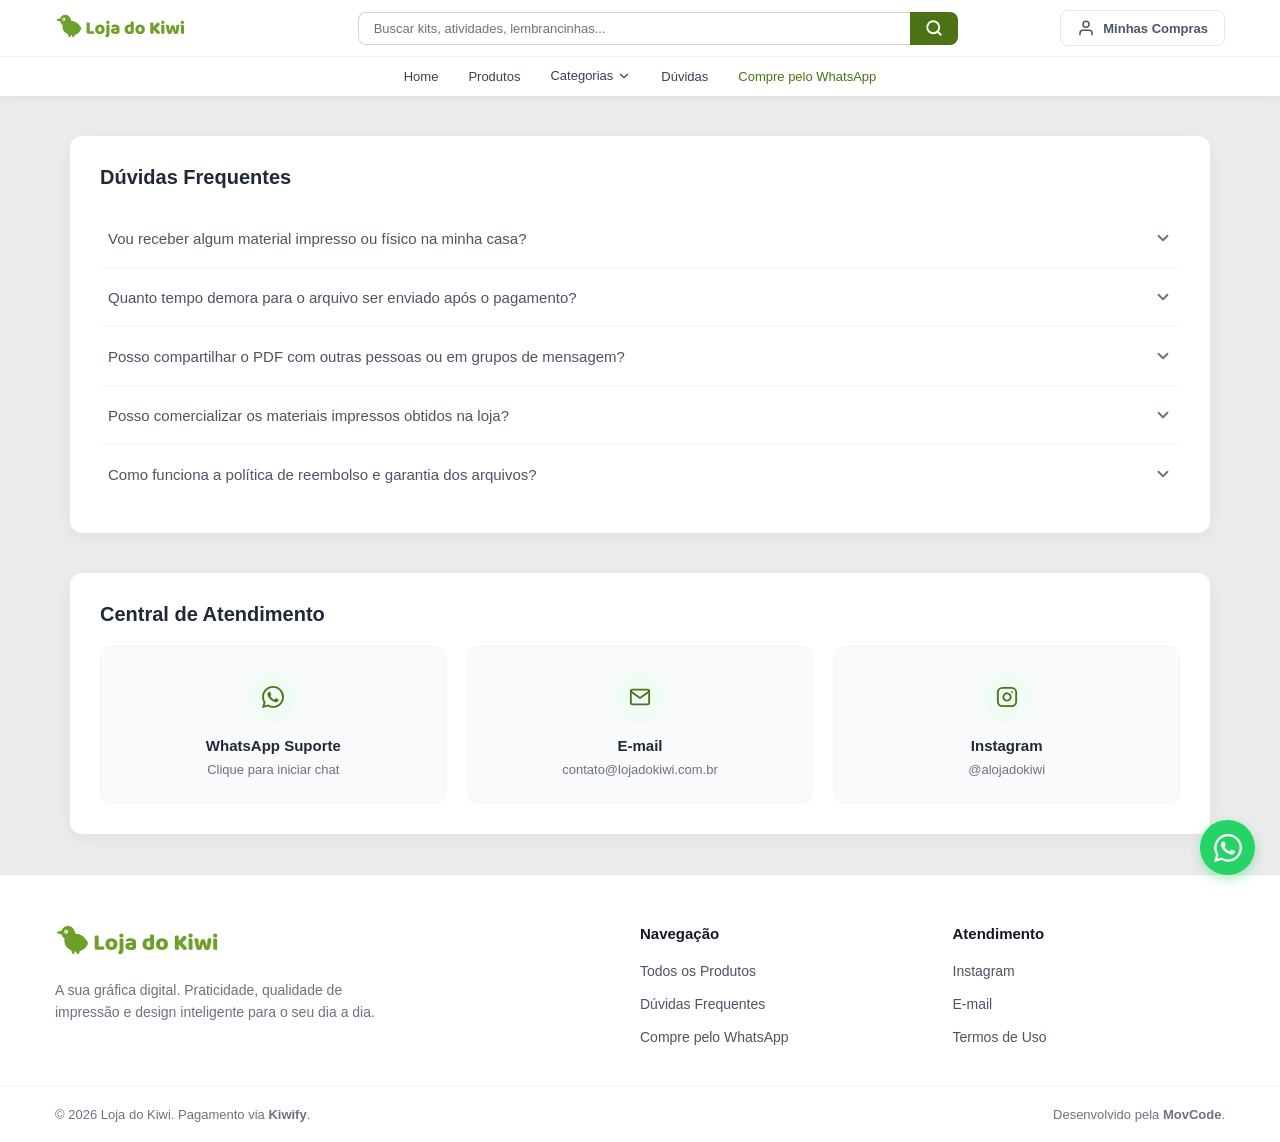
==== commit 36268227: "Corrige SEO, acessibilidade e desempenho apontados na auditoria Peso da home: 18,99 MB -> 0,82 MB no" ====
--- a/duvidas/index.html
+++ b/duvidas/index.html
@@ -1,23 +1,121 @@
 <!DOCTYPE html>
 <html lang="pt-BR">
 <head>
-  <link rel="icon" type="image/svg+xml" href="/imagens/favicon.svg">
   <meta charset="UTF-8">
   <meta name="viewport" content="width=device-width, initial-scale=1.0">
-  <title>Dúvidas & Contato - Loja do Kiwi</title>
+
+  <title>Dúvidas Frequentes e Contato | Loja do Kiwi</title>
+  <meta name="description" content="Como funciona o download, prazo de entrega, regras de uso dos arquivos e política de reembolso de 7 dias. Fale com a Loja do Kiwi pelo WhatsApp ou e-mail.">
+  <link rel="canonical" href="https://lojadokiwi.com.br/duvidas/">
+
+  <link rel="icon" type="image/svg+xml" href="/imagens/favicon.svg">
+  <link rel="icon" type="image/x-icon" href="/favicon.ico">
+  <link rel="apple-touch-icon" href="/apple-touch-icon.png">
+  <meta name="theme-color" content="#72a325">
+
+  <meta property="og:type" content="website">
+  <meta property="og:site_name" content="Loja do Kiwi">
+  <meta property="og:locale" content="pt_BR">
+  <meta property="og:url" content="https://lojadokiwi.com.br/duvidas/">
+  <meta property="og:title" content="Dúvidas Frequentes e Contato | Loja do Kiwi">
+  <meta property="og:description" content="Como funciona o download, prazo de entrega, regras de uso dos arquivos e política de reembolso de 7 dias. Fale com a Loja do Kiwi pelo WhatsApp ou e-mail.">
+  <meta property="og:image" content="https://lojadokiwi.com.br/imagens/og-imagem.jpg">
+  <meta property="og:image:width" content="1200">
+  <meta property="og:image:height" content="630">
+  <meta property="og:image:alt" content="Central de atendimento da Loja do Kiwi">
+
+  <meta name="twitter:card" content="summary_large_image">
+  <meta name="twitter:title" content="Dúvidas Frequentes e Contato | Loja do Kiwi">
+  <meta name="twitter:description" content="Como funciona o download, prazo de entrega, regras de uso dos arquivos e política de reembolso de 7 dias. Fale com a Loja do Kiwi pelo WhatsApp ou e-mail.">
+  <meta name="twitter:image" content="https://lojadokiwi.com.br/imagens/og-imagem.jpg">
+
+
   <link rel="stylesheet" href="/style.css">
+  <script type="application/ld+json">
+    {
+      "@context": "https://schema.org",
+      "@graph": [
+        {
+          "@type": "FAQPage",
+          "inLanguage": "pt-BR",
+          "mainEntity": [
+            {
+              "@type": "Question",
+              "name": "Vou receber algum material impresso ou físico na minha casa?",
+              "acceptedAnswer": {
+                "@type": "Answer",
+                "text": "Não. Nossos produtos consistem exclusivamente em arquivos digitais, enviados majoritariamente em formato PDF prontos para impressão em alta resolução. Nenhum produto físico será enviado para o seu endereço. O download é liberado para o seu e-mail cadastrado logo após a confirmação do pagamento."
+              }
+            },
+            {
+              "@type": "Question",
+              "name": "Quanto tempo demora para o arquivo ser enviado após o pagamento?",
+              "acceptedAnswer": {
+                "@type": "Answer",
+                "text": "O envio é feito de forma automática e imediata pela plataforma Kiwify assim que o pagamento for confirmado. Pagamentos via Pix ou Cartão de Crédito são aprovados em poucos minutos. Já os pagamentos realizados por Boleto Bancário dependem da compensação do banco e podem levar de 1 a 3 dias úteis para a liberação do link."
+              }
+            },
+            {
+              "@type": "Question",
+              "name": "Posso compartilhar o PDF com outras pessoas ou em grupos de mensagem?",
+              "acceptedAnswer": {
+                "@type": "Answer",
+                "text": "Não. Ao comprar um material, você adquire uma licença de uso pessoal e intransferível. É estritamente proibido revender, doar, modificar ou distribuir o arquivo digital original em grupos de WhatsApp, Telegram, Google Drive ou qualquer outra plataforma online. Você pode salvar o arquivo em seus dispositivos e imprimir quantas vezes quiser para uso na sua igreja, sala de aula ou eventos locais."
+              }
+            },
+            {
+              "@type": "Question",
+              "name": "Posso comercializar os materiais impressos obtidos na loja?",
+              "acceptedAnswer": {
+                "@type": "Answer",
+                "text": "Não é permitida a venda dos materiais impressos com fins lucrativos comerciais ou produção industrial em massa. Os direitos autorais e de design pertencem exclusivamente à Loja do Kiwi, sendo o uso restrito ao escopo pessoal, pedagógico, e comunitário sem intenção de revenda em larga escala."
+              }
+            },
+            {
+              "@type": "Question",
+              "name": "Como funciona a política de reembolso e garantia dos arquivos?",
+              "acceptedAnswer": {
+                "@type": "Answer",
+                "text": "Em total conformidade com o Código de Defesa do Consumidor e as diretrizes da integradora financeira Kiwify, oferecemos uma garantia legal de 7 dias para arrependimento, contados a partir da data de efetivação da compra."
+              }
+            }
+          ]
+        },
+        {
+          "@type": "BreadcrumbList",
+          "itemListElement": [
+            {
+              "@type": "ListItem",
+              "position": 1,
+              "name": "Início",
+              "item": "https://lojadokiwi.com.br/"
+            },
+            {
+              "@type": "ListItem",
+              "position": 2,
+              "name": "Dúvidas",
+              "item": "https://lojadokiwi.com.br/duvidas/"
+            }
+          ]
+        }
+      ]
+    }
+  </script>
 </head>
 <body>
+
+  <a href="#conteudo-principal" class="pular-conteudo">Pular para o conteúdo</a>
 
   <header class="header-kiwi">
     <div class="header-principal">
       
       <a href="/" class="logo" aria-label="Ir para a Página Inicial">
-        <img src="/imagens/logo.svg" alt="Loja do Kiwi" class="logo-img">
+        <img src="/imagens/logo.svg" alt="Loja do Kiwi" class="logo-img" width="144" height="28">
       </a> 
 
       <div class="busca-container">
-        <input type="text" class="input-busca" placeholder="Buscar kits, atividades, lembrancinhas..." autocomplete="off">
+        <input type="search" class="input-busca" aria-label="Buscar produtos na loja"
+               placeholder="Buscar kits, atividades, lembrancinhas..." autocomplete="off">
         <button class="btn-busca" aria-label="Buscar">
           <svg viewBox="0 0 24 24" width="18" height="18" fill="none" stroke="currentColor" stroke-width="2.5" stroke-linecap="round" stroke-linejoin="round">
             <circle cx="11" cy="11" r="8"></circle>
@@ -26,14 +124,15 @@
         </button>
       </div>
 
-      <button type="button" id="btn-menu" class="btn-menu-mobile">
+      <button type="button" id="btn-menu" class="btn-menu-mobile"
+              aria-label="Abrir menu de navegação" aria-expanded="false" aria-controls="menu-navegacao">
         <span class="linha linha-1"></span>
         <span class="linha linha-2"></span>
         <span class="linha linha-3"></span>
       </button>
 
       <div class="header-acoes">
-        <a href="https://dashboard.kiwify.com.br/" target="_blank" class="btn-compras">
+        <a href="https://dashboard.kiwify.com.br/" target="_blank" rel="noopener noreferrer" class="btn-compras">
           <svg viewBox="0 0 24 24" width="18" height="18" fill="none" stroke="currentColor" stroke-width="2" stroke-linecap="round" stroke-linejoin="round"><path d="M20 21v-2a4 4 0 0 0-4-4H8a4 4 0 0 0-4 4v2"></path><circle cx="12" cy="7" r="4"></circle></svg>
           Minhas Compras
         </a>
@@ -47,24 +146,24 @@
         <li><a href="/produtos/" class="link-menu">Produtos</a></li>
         
         <li class="item-dropdown" id="btn-dropdown">
-          <a href="#" class="link-menu link-dropdown">
+          <a href="/produtos/" class="link-menu link-dropdown" aria-expanded="false">
             Categorias
             <svg viewBox="0 0 24 24" width="14" height="14" fill="none" stroke="currentColor" stroke-width="2" stroke-linecap="round" stroke-linejoin="round" class="icone-seta">
               <polyline points="6 9 12 15 18 9"></polyline>
             </svg>
           </a>
           <div class="conteudo-dropdown">
-            <a href="/produtos/?cat=kits">Kits Educativos</a>
-            <a href="/produtos/?cat=lembrancinhas">Lembrancinhas</a>
-            <a href="/produtos/?cat=datas">Datas Comemorativas</a>
-            <a href="/produtos/?cat=cristaos">Arquivos Cristãos</a>
+            <a href="/produtos/?cat=educacao">Educação</a>
+            <a href="/produtos/?cat=presentes">Presentes</a>
+            <a href="/produtos/?cat=cursos">Cursos</a>
+            <a href="/produtos/?cat=cristao">Cristão</a>
           </div>
         </li>
         
         <li><a href="/duvidas/" class="link-menu">Dúvidas</a></li>
         
         <li>
-          <a href="https://wa.me/5516982157266?text=Oi!%20Gostaria%20de%20comprar%20um%20produto%20direto%20pelo%20WhatsApp." target="_blank" class="link-menu" style="color: var(--verde-kiwi);">
+          <a href="https://wa.me/5516982157266?text=Oi!%20Gostaria%20de%20comprar%20um%20produto%20direto%20pelo%20WhatsApp." target="_blank" rel="noopener noreferrer" class="link-menu" style="color: var(--verde-texto);">
             Compre pelo WhatsApp
           </a>
         </li>
@@ -72,11 +171,11 @@
     </nav>
   </header>      
 
-  <main class="pagina-produtos-main">
+  <main id="conteudo-principal" class="pagina-produtos-main">
 
     <div class="bloco-categoria">
       <div class="bloco-header">
-        <h2 class="bloco-titulo">Dúvidas Frequentes</h2>
+        <h1 class="bloco-titulo">Dúvidas Frequentes</h1>
       </div>
       
       <div class="lista-accordion">
@@ -90,7 +189,7 @@
           </button>
           <div class="painel-resposta">
             <p class="texto-resposta">
-              Não. Nossos produtos consistem exclusivamente em arquivos digitais, enviados majoritariamente em formato PDF prontos para impressão in alta resolução. Nenhum produto físico será enviado para o seu endereço. O download é liberado para o seu e-mail cadastrado logo após a confirmação do pagamento.
+              Não. Nossos produtos consistem exclusivamente em arquivos digitais, enviados majoritariamente em formato PDF prontos para impressão em alta resolução. Nenhum produto físico será enviado para o seu endereço. O download é liberado para o seu e-mail cadastrado logo após a confirmação do pagamento.
             </p>
           </div>
         </div>
@@ -161,7 +260,7 @@
       
       <div class="grid-contato">
         
-        <a href="https://wa.me/5516982157266?text=Oi!%20Preciso%20de%20ajuda%20com%20um%20pedido%20da%20loja." target="_blank" class="card-contato">
+        <a href="https://wa.me/5516982157266?text=Oi!%20Preciso%20de%20ajuda%20com%20um%20pedido%20da%20loja." target="_blank" rel="noopener noreferrer" class="card-contato">
           <div class="icone-contato">
             <svg viewBox="0 0 24 24" width="22" height="22" fill="currentColor">
               <path d="M17.472 14.382c-.297-.149-1.758-.867-2.03-.967-.273-.099-.471-.148-.67.15-.197.297-.767.966-.94 1.164-.173.199-.347.223-.644.075-.297-.15-1.255-.463-2.39-1.475-.883-.788-1.48-1.761-1.653-2.059-.173-.297-.018-.458.13-.606.134-.133.298-.347.446-.52.149-.174.198-.298.298-.497.099-.198.05-.371-.025-.52-.075-.149-.669-1.612-.916-2.207-.242-.579-.487-.5-.669-.51a5.8 5.8 0 00-.57-.01c-.198 0-.52.074-.792.372-.272.297-1.04 1.016-1.04 2.479 0 1.462 1.065 2.875 1.213 3.074.149.198 2.096 3.2 5.077 4.487.709.306 1.262.489 1.694.625.712.227 1.36.195 1.871.118.571-.085 1.758-.719 2.006-1.413.248-.694.248-1.289.173-1.413-.074-.124-.272-.198-.57-.347m-5.421 7.403h-.004a9.87 9.87 0 01-5.031-1.378l-.361-.214-3.741.982.998-3.648-.235-.374a9.86 9.86 0 01-1.51-5.26c.001-5.45 4.436-9.884 9.888-9.884 2.64 0 5.122 1.03 6.988 2.898a9.825 9.825 0 012.893 6.994c-.003 5.45-4.437 9.884-9.885 9.884m8.413-18.297A11.815 11.815 0 0012.05 0C5.495 0 .16 5.335.157 11.892c0 2.096.547 4.142 1.588 5.945L.057 24l6.305-1.654a11.882 11.882 0 005.683 1.448h.005c6.554 0 11.89-5.335 11.893-11.893a11.821 11.821 0 00-3.48-8.413z"/>
@@ -179,7 +278,7 @@
           <span class="info-contato">contato@lojadokiwi.com.br</span>
         </a>
 
-        <a href="https://www.instagram.com/alojadokiwi/" target="_blank" class="card-contato">
+        <a href="https://www.instagram.com/alojadokiwi/" target="_blank" rel="noopener noreferrer" class="card-contato">
           <div class="icone-contato">
             <svg viewBox="0 0 24 24" width="22" height="22" fill="none" stroke="currentColor" stroke-width="2" stroke-linecap="round" stroke-linejoin="round"><rect x="2" y="2" width="20" height="20" rx="5" ry="5"></rect><path d="M16 11.37A4 4 0 1 1 12.63 8 4 4 0 0 1 16 11.37z"></path><line x1="17.5" y1="6.5" x2="17.51" y2="6.5"></line></svg>
           </div>
@@ -195,8 +294,8 @@
   <footer class="rodape-kiwi">
     <div class="rodape-container">
       <div class="rodape-coluna rodape-sobre">
-        <a href="/" class="rodape-logo logo-rodape">
-          <img src="/imagens/logo.svg" alt="Loja do Kiwi" class="logo-img">
+        <a href="/" class="rodape-logo logo-rodape" aria-label="Loja do Kiwi, ir para a página inicial">
+          <img src="/imagens/logo.svg" alt="Loja do Kiwi" class="logo-img" width="144" height="28">
         </a>
         <p class="rodape-desc">A sua gráfica digital. Praticidade, qualidade de impressão e design inteligente para o seu dia a dia.</p>
       </div>
@@ -206,14 +305,14 @@
         <ul class="rodape-links">
           <li><a href="/produtos/">Todos os Produtos</a></li>
           <li><a href="/duvidas/">Dúvidas Frequentes</a></li>
-          <li><a href="https://wa.me/5516982157266" target="_blank">Compre pelo WhatsApp</a></li>
+          <li><a href="https://wa.me/5516982157266" target="_blank" rel="noopener noreferrer">Compre pelo WhatsApp</a></li>
         </ul>
       </div>
 
       <div class="rodape-coluna">
         <h3 class="rodape-titulo">Atendimento</h3>
         <ul class="rodape-links">
-          <li><a href="https://www.instagram.com/alojadokiwi/" target="_blank">Instagram</a></li>
+          <li><a href="https://www.instagram.com/alojadokiwi/" target="_blank" rel="noopener noreferrer">Instagram</a></li>
           <li><a href="mailto:contato@lojadokiwi.com.br">E-mail</a></li>
           <li><a href="/termos-de-uso/">Termos de Uso</a></li>
         </ul>
@@ -222,13 +321,13 @@
 
     <div class="rodape-bottom">
       <div class="rodape-bottom-container">
-        <p>&copy; 2026 Loja do Kiwi. Pagamento via <a href="https://kiwify.com.br/" target="_blank" class="link-rodape-bottom"><strong>Kiwify</strong></a>.</p>
-        <p>Desenvolvido pela <a href="https://movcode.com.br/" target="_blank" class="link-rodape-bottom"><strong>MovCode</strong></a>.</p>
+        <p>&copy; 2026 Loja do Kiwi. Pagamento via <a href="https://kiwify.com.br/" target="_blank" rel="noopener noreferrer" class="link-rodape-bottom"><strong>Kiwify</strong></a>.</p>
+        <p>Desenvolvido pela <a href="https://movcode.com.br/" target="_blank" rel="noopener noreferrer" class="link-rodape-bottom"><strong>MovCode</strong></a>.</p>
       </div>
     </div>
   </footer>
 
-  <a href="https://wa.me/5516982157266" target="_blank" class="btn-whatsapp" aria-label="Falar no WhatsApp">
+  <a href="https://wa.me/5516982157266" target="_blank" rel="noopener noreferrer" class="btn-whatsapp" aria-label="Falar no WhatsApp">
     <svg xmlns="http://www.w3.org/2000/svg" viewBox="0 0 24 24" width="28" height="28" fill="currentColor">
       <path d="M17.472 14.382c-.297-.149-1.758-.867-2.03-.967-.273-.099-.471-.148-.67.15-.197.297-.767.966-.94 1.164-.173.199-.347.223-.644.075-.297-.15-1.255-.463-2.39-1.475-.883-.788-1.48-1.761-1.653-2.059-.173-.297-.018-.458.13-.606.134-.133.298-.347.446-.52.149-.174.198-.298.298-.497.099-.198.05-.371-.025-.52-.075-.149-.669-1.612-.916-2.207-.242-.579-.487-.5-.669-.51a5.8 5.8 0 00-.57-.01c-.198 0-.52.074-.792.372-.272.297-1.04 1.016-1.04 2.479 0 1.462 1.065 2.875 1.213 3.074.149.198 2.096 3.2 5.077 4.487.709.306 1.262.489 1.694.625.712.227 1.36.195 1.871.118.571-.085 1.758-.719 2.006-1.413.248-.694.248-1.289.173-1.413-.074-.124-.272-.198-.57-.347m-5.421 7.403h-.004a9.87 9.87 0 01-5.031-1.378l-.361-.214-3.741.982.998-3.648-.235-.374a9.86 9.86 0 01-1.51-5.26c.001-5.45 4.436-9.884 9.888-9.884 2.64 0 5.122 1.03 6.988 2.898a9.825 9.825 0 012.893 6.994c-.003 5.45-4.437 9.884-9.885 9.884m8.413-18.297A11.815 11.815 0 0012.05 0C5.495 0 .16 5.335.157 11.892c0 2.096.547 4.142 1.588 5.945L.057 24l6.305-1.654a11.882 11.882 0 005.683 1.448h.005c6.554 0 11.89-5.335 11.893-11.893a11.821 11.821 0 00-3.48-8.413z"/>
     </svg>
--- a/style.css
+++ b/style.css
@@ -1,7 +1,13 @@
 :root {
+  /* Verde da marca: uso decorativo (bordas, bolinhas, tracos, fundos grandes) */
   --verde-kiwi: #72a325;
   --verde-kiwi-hover: #5b851b;
   --verde-claro: #f0fdf4;
+  /* Verdes acessiveis: texto e botoes precisam de 4,5:1 sobre branco (WCAG AA).
+     O #72a325 so alcanca 3,01:1, por isso nao e usado em texto nem em botao. */
+  --verde-texto: #4d7215;
+  --verde-botao: #4d7215;
+  --verde-botao-hover: #3b5810;
 }
 
 * {
@@ -73,7 +79,7 @@
 }
 
 .input-busca::placeholder {
-  color: #9ca3af;
+  color: #6b7280;
 }
 
 .input-busca:focus {
@@ -82,7 +88,7 @@
 }
 
 .btn-busca {
-  background-color: var(--verde-kiwi);
+  background-color: var(--verde-botao);
   color: white;
   border: none;
   padding: 0 15px;
@@ -95,7 +101,7 @@
 }
 
 .btn-busca:hover {
-  background-color: var(--verde-kiwi-hover);
+  background-color: var(--verde-botao-hover);
 }
 
 .btn-menu-mobile {
@@ -127,7 +133,7 @@
 }
 
 .btn-compras:hover {
-  background-color: var(--verde-kiwi);
+  background-color: var(--verde-botao);
   color: #ffffff;
   border-color: var(--verde-kiwi);
 }
@@ -173,7 +179,7 @@
 }
 
 .link-menu:hover {
-  color: var(--verde-kiwi);
+  color: var(--verde-texto);
 }
 
 .link-menu:hover::after {
@@ -236,7 +242,7 @@
 
   .conteudo-dropdown a:hover {
     background-color: var(--verde-claro);
-    color: var(--verde-kiwi);
+    color: var(--verde-texto);
     padding-left: 24px;
   }
 }
@@ -260,14 +266,14 @@
 }
 
 .btn-seta-prod:hover {
-  background-color: var(--verde-kiwi);
+  background-color: var(--verde-botao);
   color: #ffffff;
   border-color: var(--verde-kiwi);
   transform: scale(1.05);
 }
 
 .seta-carrossel:hover {
-  background-color: var(--verde-kiwi);
+  background-color: var(--verde-botao);
   color: #ffffff;
   border-color: var(--verde-kiwi);
   transform: translateY(-50%) scale(1.05); 
@@ -346,7 +352,7 @@
 }
 
 .banner-1 {
-  background-image: url('imagens/banner1.png');
+  background-image: url('imagens/banner1.webp');
   background-size: cover;
   background-repeat: no-repeat;
   background-position: center;
@@ -357,14 +363,14 @@
 
 @media (max-width: 768px) {
   .banner-1 {
-    background-image: url('imagens/banner1-mobile.png');
+    background-image: url('imagens/banner1-mobile.webp');
     aspect-ratio: 3 / 1;
     height: auto;
   }
 }
 
 .banner-2 {
-  background-image: url('imagens/banner2.png');
+  background-image: url('imagens/banner2.webp');
   background-size: cover;
   background-repeat: no-repeat;
   background-position: center;
@@ -375,14 +381,14 @@
 
 @media (max-width: 768px) {
   .banner-2 {
-    background-image: url('imagens/banner2-mobile.png');
+    background-image: url('imagens/banner2-mobile.webp');
     aspect-ratio: 3 / 1;
     height: auto;
   }
 }
 
 .banner-3 {
-  background-image: url('imagens/banner3.png');
+  background-image: url('imagens/banner3.webp');
   background-size: cover;
   background-repeat: no-repeat;
   background-position: center;
@@ -393,7 +399,7 @@
 
 @media (max-width: 768px) {
   .banner-3 {
-    background-image: url('imagens/banner3-mobile.png');
+    background-image: url('imagens/banner3-mobile.webp');
     aspect-ratio: 3 / 1;
     height: auto;
   }
@@ -475,7 +481,7 @@
   display: flex;
   align-items: center;
   justify-content: center;
-  color: #9ca3af;
+  color: #6b7280;
   font-size: 13px;
 }
 
@@ -520,7 +526,7 @@
 }
 
 .ver-tudo {
-  color: var(--verde-kiwi);
+  color: var(--verde-texto);
   text-decoration: none;
   font-size: 14px;
   font-weight: 600;
@@ -563,7 +569,7 @@
   margin-bottom: 12px;
   border: 2px solid transparent;
   transition: all 0.2s ease;
-  color: #9ca3af;
+  color: #6b7280;
   font-size: 13px;
 }
 
@@ -582,7 +588,7 @@
 }
 
 .card-categoria:hover .titulo-categoria {
-  color: var(--verde-kiwi);
+  color: var(--verde-texto);
 }
 
 /* =========================================
@@ -609,7 +615,7 @@
   width: 65px;
   height: 65px;
   background-color: var(--verde-claro);
-  color: var(--verde-kiwi);
+  color: var(--verde-texto);
   border-radius: 50%;
   display: flex;
   align-items: center;
@@ -713,14 +719,14 @@
 .rodape-titulo { font-size: 15px; font-weight: 600; color: #111827; margin-bottom: 20px; }
 .rodape-links { list-style: none; display: flex; flex-direction: column; gap: 15px; }
 .rodape-links a { text-decoration: none; color: #4b5563; font-size: 14px; transition: color 0.2s ease; }
-.rodape-links a:hover { color: var(--verde-kiwi); }
+.rodape-links a:hover { color: var(--verde-texto); }
 
 .rodape-bottom { border-top: 1px solid #f3f4f6; padding: 20px 0; }
 .rodape-bottom-container { max-width: 1200px; margin: 0 auto; padding: 0 15px; display: flex; justify-content: space-between; align-items: center; flex-wrap: wrap; gap: 15px; }
-.rodape-bottom p { color: #9ca3af; font-size: 13px; }
+.rodape-bottom p { color: #6b7280; font-size: 13px; }
 
 .link-rodape-bottom { text-decoration: none; color: inherit; transition: color 0.2s ease; }
-.link-rodape-bottom:hover { color: var(--verde-kiwi); }
+.link-rodape-bottom:hover { color: var(--verde-texto); }
 
 /* =========================================
    LAYOUT CELULAR (RESPONSIVIDADE)
@@ -762,7 +768,7 @@
     display: flex !important;     /* Garante que todos os produtos fiquem visíveis */
   }
 
-  .ver-mais-mobile { display: block; text-align: center; padding: 16px; color: var(--verde-kiwi); text-decoration: none; font-weight: 600; font-size: 14px; margin-top: 10px; }
+  .ver-mais-mobile { display: block; text-align: center; padding: 16px; color: var(--verde-texto); text-decoration: none; font-weight: 600; font-size: 14px; margin-top: 10px; }
 
   .card-categoria { flex: 0 0 85px; min-width: 85px; }
   .img-categoria { width: 75px; height: 75px; }
@@ -812,7 +818,7 @@
   align-items: center;
   justify-content: center;
   padding: 60px 20px;
-  color: #9ca3af;
+  color: #6b7280;
   font-size: 15px;
   text-align: center;
 }
@@ -821,7 +827,7 @@
   margin-top: 20px;
   display: inline-block;
   padding: 10px 24px;
-  background-color: var(--verde-kiwi);
+  background-color: var(--verde-botao);
   color: #ffffff;
   border-radius: 8px;
   text-decoration: none;
@@ -890,13 +896,13 @@
 }
 
 .icone-seta-faq {
-  color: #9ca3af;
+  color: #6b7280;
   transition: transform 0.3s ease, color 0.25s ease;
   flex-shrink: 0;
 }
 
-.botao-accordion:hover .texto-pergunta { color: var(--verde-kiwi) !important; }
-.botao-accordion:hover .icone-seta-faq { color: var(--verde-kiwi); }
+.botao-accordion:hover .texto-pergunta { color: var(--verde-texto) !important; }
+.botao-accordion:hover .icone-seta-faq { color: var(--verde-texto); }
 
 .painel-resposta {
   max-height: 0;
@@ -914,13 +920,13 @@
 }
 
 .item-accordion.ativo .texto-pergunta {
-  color: var(--verde-kiwi) !important;
+  color: var(--verde-texto) !important;
   font-weight: normal !important; 
 }
 
 .item-accordion.ativo .icone-seta-faq {
   transform: rotate(180deg);
-  color: var(--verde-kiwi);
+  color: var(--verde-texto);
 }
 
 @media (max-width: 768px) {
@@ -961,7 +967,7 @@
   width: 50px;
   height: 50px;
   background-color: var(--verde-claro);
-  color: var(--verde-kiwi);
+  color: var(--verde-texto);
   border-radius: 50%;
   display: flex;
   align-items: center;
@@ -1017,7 +1023,7 @@
 .aba-item:hover, 
 .aba-item.ativa {
   background-color: var(--verde-claro);
-  color: var(--verde-kiwi);
+  color: var(--verde-texto);
   border-color: rgba(0, 0, 0, 0.02);
 }
 
@@ -1046,7 +1052,7 @@
 }
 
 .btn-voltar-catalogo:hover {
-  color: var(--verde-kiwi);
+  color: var(--verde-texto);
 }
 
 .detalhe-hero {
@@ -1060,6 +1066,9 @@
 
 .detalhe-galeria img {
   width: 100%;
+  /* height:auto e necessario para que o aspect-ratio prevaleca sobre os
+     atributos width/height do HTML, que reservam o espaco durante o carregamento */
+  height: auto;
   aspect-ratio: 1/1;
   object-fit: cover;
   border-radius: 12px;
@@ -1071,7 +1080,7 @@
   font-size: 11px;
   text-transform: uppercase;
   letter-spacing: 1px;
-  color: var(--verde-kiwi);
+  color: var(--verde-texto);
   font-weight: 700;
 }
 
@@ -1112,7 +1121,7 @@
   max-width: 350px;
   text-align: center;
   padding: 14px 30px;
-  background-color: var(--verde-kiwi);
+  background-color: var(--verde-botao);
   color: #ffffff;
   border-radius: 8px;
   text-decoration: none;
@@ -1123,7 +1132,7 @@
 }
 
 .btn-checkout-kiwify:hover {
-  background-color: var(--verde-kiwi-hover);
+  background-color: var(--verde-botao-hover);
   transform: translateY(-1px);
 }
 
@@ -1132,7 +1141,7 @@
   align-items: center;
   gap: 5px;
   font-size: 12px;
-  color: #9ca3af;
+  color: #6b7280;
   margin-top: 10px;
   padding-left: 2px;
 }
@@ -1172,7 +1181,7 @@
 }
 
 .detalhe-bloco-info li svg {
-  color: var(--verde-kiwi);
+  color: var(--verde-texto);
   flex-shrink: 0;
   margin-top: 1px;
 }
@@ -1191,7 +1200,7 @@
 
 .passo-numero {
   background-color: var(--verde-claro);
-  color: var(--verde-kiwi);
+  color: var(--verde-texto);
   width: 24px;
   height: 24px;
   border-radius: 50%;
@@ -1287,6 +1296,112 @@
 }
 
 .card-categoria:hover .img-categoria svg {
-  color: var(--verde-kiwi);
+  color: var(--verde-texto);
   transform: scale(1.05);
-}+}
+/* =========================================
+   ACESSIBILIDADE
+   ========================================= */
+
+/* Conteudo lido por leitores de tela, invisivel na tela.
+   Usado no <h1> da home, que nao tem titulo visivel por escolha de layout. */
+.apenas-leitor-tela {
+  position: absolute;
+  width: 1px;
+  height: 1px;
+  padding: 0;
+  margin: -1px;
+  overflow: hidden;
+  clip: rect(0, 0, 0, 0);
+  white-space: nowrap;
+  border: 0;
+}
+
+/* Foco visivel para navegacao por teclado (WCAG 2.4.7).
+   :focus-visible so aparece no teclado, nao no clique de mouse. */
+a:focus-visible,
+button:focus-visible,
+input:focus-visible,
+[tabindex]:focus-visible {
+  outline: 3px solid var(--verde-texto);
+  outline-offset: 2px;
+  border-radius: 3px;
+}
+
+/* Link "pular para o conteudo": fica escondido ate receber foco */
+.pular-conteudo {
+  position: absolute;
+  left: 12px;
+  top: -100px;
+  z-index: 200;
+  padding: 12px 20px;
+  background-color: var(--verde-botao);
+  color: #ffffff;
+  font-size: 14px;
+  font-weight: 600;
+  text-decoration: none;
+  border-radius: 0 0 8px 8px;
+  transition: top 0.2s ease;
+}
+
+.pular-conteudo:focus {
+  top: 0;
+}
+
+/* Areas de toque de no minimo 44x44px no celular (WCAG 2.5.8) */
+@media (max-width: 768px) {
+  .btn-menu-mobile {
+    width: 44px;
+    height: 44px;
+    display: flex;
+    flex-direction: column;
+    align-items: center;
+    justify-content: center;
+    gap: 5px;
+  }
+
+  .input-busca,
+  .btn-busca {
+    min-height: 44px;
+  }
+
+  .nav-categorias .link-menu,
+  .conteudo-dropdown a {
+    min-height: 44px;
+    display: flex;
+    align-items: center;
+  }
+
+  .seta-carrossel {
+    width: 44px;
+    height: 44px;
+  }
+
+  /* As bolinhas continuam pequenas na tela, mas ganham 44x44 de area de
+     toque atraves de um alvo invisivel centrado nelas. */
+  .bolinha {
+    position: relative;
+  }
+
+  .bolinha::after {
+    content: "";
+    position: absolute;
+    top: 50%;
+    left: 50%;
+    width: 44px;
+    height: 44px;
+    transform: translate(-50%, -50%);
+  }
+}
+
+/* Respeita quem pediu menos animacao no sistema */
+@media (prefers-reduced-motion: reduce) {
+  *,
+  *::before,
+  *::after {
+    animation-duration: 0.01ms !important;
+    animation-iteration-count: 1 !important;
+    transition-duration: 0.01ms !important;
+    scroll-behavior: auto !important;
+  }
+}
